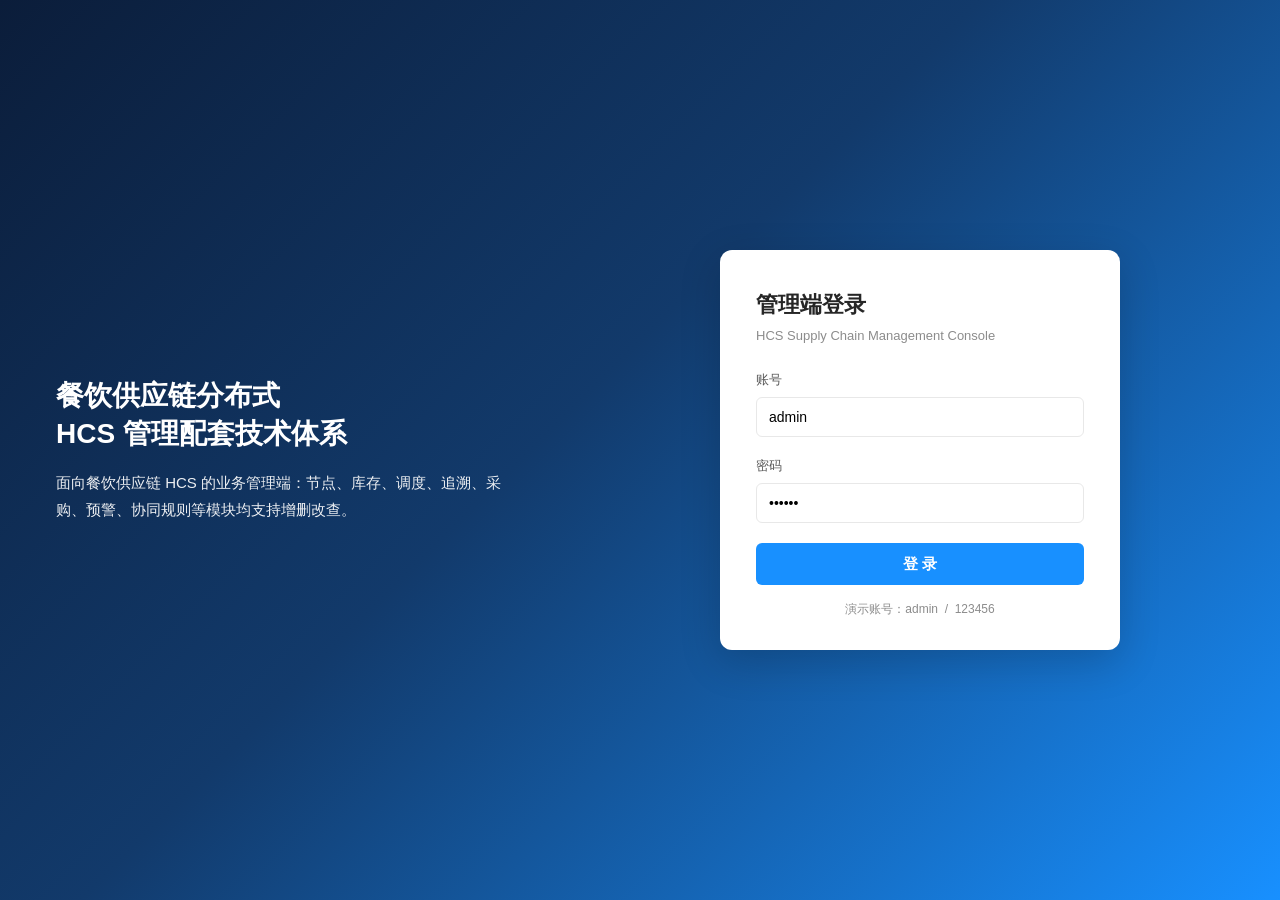
==== console.html @ 6bfe52b4 "chore: bust cache for dashboard html after UI trim Co-authored-by: Cursor <cursoragent@cursor.com>" ====
<!DOCTYPE html>
<html lang="zh-CN">
<head>
	<meta charset="UTF-8" />
	<meta name="viewport" content="width=device-width, initial-scale=1.0" />
	<meta http-equiv="Cache-Control" content="no-cache, no-store, must-revalidate" />
	<meta http-equiv="Pragma" content="no-cache" />
	<meta http-equiv="Expires" content="0" />
	<title>餐饮供应链 HCS 管理端</title>
	<link rel="stylesheet" href="css/admin.css?v=20261026d" />
</head>
<body>
	<div class="layout">
		<aside class="sidebar">
			<div class="sidebar-logo">
				HCS 管理端
				<small>业务数据 · 增删改查</small>
			</div>
			<div class="nav-section">总览</div>
			<ul class="nav-menu">
				<li><a href="#dashboard" data-page="dashboard" class="active">工作台</a></li>
			</ul>
			<div class="nav-section">业务功能</div>
			<ul class="nav-menu">
				<li><a href="#node" data-page="node">节点布局</a></li>
				<li><a href="#inventory" data-page="inventory">库存管控</a></li>
				<li><a href="#dispatch" data-page="dispatch">仓储调度</a></li>
				<li><a href="#trace" data-page="trace">流转追溯</a></li>
				<li><a href="#procurement" data-page="procurement">供需采购</a></li>
				<li><a href="#warning" data-page="warning">预警管控</a></li>
				<li><a href="#hcs" data-page="hcs">HCS 规则</a></li>
			</ul>
		</aside>

		<div class="main-wrap">
			<header class="topbar">
				<div class="breadcrumb">当前位置：<strong id="crumbTitle">工作台</strong></div>
				<div class="topbar-user">
					<span id="userName">管理员</span>
					<button type="button" class="btn-logout" id="btnLogout">退出登录</button>
				</div>
			</header>

			<main class="content">
				<section id="page-dashboard" class="panel active">
					<h1 class="page-title">工作台</h1>
					<div class="stat-row">
						<div class="stat-card"><div class="label">协同节点</div><div class="value" id="statNodes">0</div></div>
						<div class="stat-card"><div class="label">库存记录</div><div class="value" id="statInventory">0</div></div>
						<div class="stat-card"><div class="label">在途调度</div><div class="value" id="statDispatch">0</div></div>
						<div class="stat-card"><div class="label">待处理预警</div><div class="value" id="statWarnings">0</div></div>
					</div>
					<div class="card">
						<h3>快捷入口</h3>
						<div class="quick-links">
							<a href="#node">节点布局</a>
							<a href="#inventory">库存管控</a>
							<a href="#dispatch">仓储调度</a>
							<a href="#trace">流转追溯</a>
							<a href="#procurement">供需采购</a>
							<a href="#warning">预警管控</a>
							<a href="#hcs">HCS 规则</a>
						</div>
					</div>
				</section>

				<section id="page-node" class="panel crud-host" data-module="nodes"></section>
				<section id="page-inventory" class="panel crud-host" data-module="inventory"></section>
				<section id="page-dispatch" class="panel crud-host" data-module="dispatch"></section>
				<section id="page-trace" class="panel crud-host" data-module="trace"></section>
				<section id="page-procurement" class="panel crud-host" data-module="procurement"></section>
				<section id="page-warning" class="panel crud-host" data-module="warnings"></section>
				<section id="page-hcs" class="panel crud-host" data-module="hcsRules"></section>
			</main>
		</div>
	</div>

	<div id="crudModal" class="modal hidden" aria-hidden="true">
		<div class="modal-panel" role="dialog" aria-modal="true">
			<div class="modal-header">
				<h3 id="crudModalTitle">新增</h3>
				<button type="button" class="modal-close" id="crudModalClose" aria-label="关闭">×</button>
			</div>
			<form id="crudModalForm" class="modal-body"></form>
			<div class="modal-footer">
				<button type="button" class="btn btn-ghost" id="crudModalCancel">取消</button>
				<button type="button" class="btn btn-primary" id="crudModalSave">保存</button>
			</div>
		</div>
	</div>

	<script src="js/auth.js?v=20261026d"></script>
	<script src="js/modules-config.js?v=20261026d"></script>
	<script src="js/store.js?v=20261026d"></script>
	<script src="js/crud.js?v=20261026d"></script>
	<script src="js/app.js?v=20261026d"></script>
</body>
</html>
---- css/admin.css ----
:root {
	--bg: #f0f2f5;
	--sidebar: #001529;
	--sidebar-active: #1890ff;
	--header-h: 56px;
	--sidebar-w: 240px;
	--text: #262626;
	--muted: #8c8c8c;
	--card: #fff;
	--border: #e8e8e8;
	--primary: #1890ff;
	--primary-dark: #096dd9;
	--radius: 8px;
	--shadow: 0 2px 8px rgba(0, 0, 0, 0.06);
}

* {
	box-sizing: border-box;
	margin: 0;
	padding: 0;
}

html,
body {
	height: 100%;
	font-family: "Segoe UI", "PingFang SC", "Microsoft YaHei", sans-serif;
	font-size: 14px;
	color: var(--text);
	background: var(--bg);
}

a {
	color: var(--primary);
	text-decoration: none;
}

/* —— 登录页 —— */
.login-page {
	min-height: 100vh;
	display: flex;
	align-items: stretch;
	background: linear-gradient(135deg, #0b1d3a 0%, #123a6b 45%, #1890ff 100%);
}

.login-brand {
	flex: 1;
	display: flex;
	flex-direction: column;
	justify-content: center;
	padding: 48px 56px;
	color: #fff;
	max-width: 560px;
}

.login-brand h1 {
	font-size: 28px;
	font-weight: 700;
	line-height: 1.35;
	margin-bottom: 16px;
}

.login-brand p {
	font-size: 15px;
	line-height: 1.8;
	opacity: 0.92;
}

.login-panel-wrap {
	flex: 1;
	display: flex;
	align-items: center;
	justify-content: center;
	padding: 32px;
	min-width: 420px;
}

.login-panel {
	width: 100%;
	max-width: 400px;
	background: var(--card);
	border-radius: 12px;
	padding: 40px 36px 32px;
	box-shadow: 0 12px 40px rgba(0, 0, 0, 0.18);
}

.login-panel h2 {
	font-size: 22px;
	margin-bottom: 8px;
}

.login-panel .sub {
	color: var(--muted);
	margin-bottom: 28px;
	font-size: 13px;
}

.form-group {
	margin-bottom: 20px;
}

.form-group label {
	display: block;
	margin-bottom: 8px;
	color: #595959;
	font-size: 13px;
}

.form-group input {
	width: 100%;
	height: 40px;
	border: 1px solid var(--border);
	border-radius: 6px;
	padding: 0 12px;
	font-size: 14px;
	transition: border-color 0.2s;
}

.form-group input:focus {
	outline: none;
	border-color: var(--primary);
	box-shadow: 0 0 0 2px rgba(24, 144, 255, 0.15);
}

.login-panel .btn-primary {
	width: 100%;
	height: 42px;
	border: none;
	border-radius: 6px;
	background: var(--primary);
	color: #fff;
	font-size: 15px;
	font-weight: 600;
	cursor: pointer;
	transition: background 0.2s;
}

.login-panel .btn-primary:hover {
	background: var(--primary-dark);
}

.login-hint {
	margin-top: 16px;
	font-size: 12px;
	color: var(--muted);
	text-align: center;
}

.login-error {
	display: none;
	margin-bottom: 16px;
	padding: 10px 12px;
	background: #fff2f0;
	border: 1px solid #ffccc7;
	color: #cf1322;
	border-radius: 6px;
	font-size: 13px;
}

.login-error.show {
	display: block;
}

/* —— 后台布局 —— */
.layout {
	display: flex;
	min-height: 100vh;
}

.sidebar {
	width: var(--sidebar-w);
	background: var(--sidebar);
	color: rgba(255, 255, 255, 0.85);
	display: flex;
	flex-direction: column;
	flex-shrink: 0;
	position: fixed;
	left: 0;
	top: 0;
	bottom: 0;
	z-index: 100;
	overflow-y: auto;
}

.sidebar-logo {
	padding: 18px 20px;
	font-size: 15px;
	font-weight: 700;
	line-height: 1.4;
	border-bottom: 1px solid rgba(255, 255, 255, 0.08);
	color: #fff;
}

.sidebar-logo small {
	display: block;
	font-size: 11px;
	font-weight: 400;
	opacity: 0.65;
	margin-top: 6px;
}

.nav-section {
	padding: 12px 0 4px;
	font-size: 11px;
	text-transform: uppercase;
	letter-spacing: 0.5px;
	color: rgba(255, 255, 255, 0.45);
	padding-left: 20px;
}

.nav-menu {
	list-style: none;
	padding: 8px 0 16px;
}

.nav-menu a {
	display: block;
	padding: 11px 20px 11px 24px;
	color: rgba(255, 255, 255, 0.75);
	font-size: 13px;
	border-left: 3px solid transparent;
	transition: all 0.15s;
}

.nav-menu a:hover {
	color: #fff;
	background: rgba(255, 255, 255, 0.06);
}

.nav-menu a.active {
	color: #fff;
	background: rgba(24, 144, 255, 0.18);
	border-left-color: var(--sidebar-active);
}

.main-wrap {
	flex: 1;
	margin-left: var(--sidebar-w);
	display: flex;
	flex-direction: column;
	min-width: 0;
}

.topbar {
	height: var(--header-h);
	background: var(--card);
	border-bottom: 1px solid var(--border);
	display: flex;
	align-items: center;
	justify-content: space-between;
	padding: 0 24px;
	position: sticky;
	top: 0;
	z-index: 50;
}

.breadcrumb {
	color: var(--muted);
	font-size: 13px;
}

.breadcrumb strong {
	color: var(--text);
	font-weight: 600;
}

.topbar-user {
	display: flex;
	align-items: center;
	gap: 16px;
	font-size: 13px;
}

.btn-logout {
	border: 1px solid var(--border);
	background: #fff;
	padding: 6px 14px;
	border-radius: 6px;
	cursor: pointer;
	color: #595959;
}

.btn-logout:hover {
	color: var(--primary);
	border-color: var(--primary);
}

.content {
	padding: 24px;
	flex: 1;
}

.page-title {
	font-size: 20px;
	font-weight: 700;
	margin-bottom: 8px;
}

.page-desc {
	color: var(--muted);
	margin-bottom: 24px;
	line-height: 1.6;
	max-width: 960px;
}

.stat-row {
	display: grid;
	grid-template-columns: repeat(4, 1fr);
	gap: 16px;
	margin-bottom: 24px;
}

.stat-card {
	background: var(--card);
	border-radius: var(--radius);
	padding: 20px;
	box-shadow: var(--shadow);
	border: 1px solid var(--border);
}

.stat-card .label {
	font-size: 13px;
	color: var(--muted);
	margin-bottom: 8px;
}

.stat-card .value {
	font-size: 26px;
	font-weight: 700;
	color: var(--primary);
}

.card {
	background: var(--card);
	border-radius: var(--radius);
	padding: 24px;
	box-shadow: var(--shadow);
	border: 1px solid var(--border);
	margin-bottom: 20px;
}

.card h3 {
	font-size: 16px;
	margin-bottom: 12px;
	padding-bottom: 10px;
	border-bottom: 1px solid #f0f0f0;
}

.card p,
.card li {
	line-height: 1.85;
	color: #434343;
}

.card ol {
	padding-left: 22px;
}

.card ol > li {
	margin-bottom: 16px;
}

.card ol li strong {
	color: var(--text);
}

.tag-row {
	display: flex;
	flex-wrap: wrap;
	gap: 8px;
	margin-top: 12px;
}

.tag {
	font-size: 12px;
	padding: 4px 10px;
	background: #e6f7ff;
	color: #096dd9;
	border-radius: 4px;
	border: 1px solid #91d5ff;
}

.panel {
	display: none;
}

.panel.active {
	display: block;
}

.table-wrap {
	overflow-x: auto;
}

table.data-table {
	width: 100%;
	border-collapse: collapse;
	font-size: 13px;
}

table.data-table th,
table.data-table td {
	border: 1px solid var(--border);
	padding: 10px 12px;
	text-align: left;
}

table.data-table th {
	background: #fafafa;
	font-weight: 600;
}

table.data-table tbody tr:hover {
	background: #fafafa;
}

.crud-toolbar {
	display: flex;
	align-items: center;
	gap: 12px;
	margin-bottom: 16px;
	padding: 16px 20px;
}

.crud-search {
	flex: 1;
	max-width: 320px;
	height: 32px;
	border: 1px solid var(--border);
	border-radius: 6px;
	padding: 0 12px;
	font-size: 13px;
}

.crud-toolbar .btn-add {
	width: auto;
	flex: 0 0 auto;
	height: 32px;
	padding: 0 14px;
	border-radius: 4px;
	font-size: 13px;
	line-height: 1;
	white-space: nowrap;
}

.btn {
	height: 36px;
	padding: 0 16px;
	border-radius: 6px;
	border: 1px solid transparent;
	cursor: pointer;
	font-size: 14px;
}

.btn-primary {
	background: var(--primary);
	color: #fff;
}

.btn-primary:hover {
	background: var(--primary-dark);
}

.btn-ghost {
	background: #fff;
	border-color: var(--border);
	color: #595959;
}

.crud-actions {
	white-space: nowrap;
}

.btn-link {
	border: none;
	background: none;
	color: var(--primary);
	cursor: pointer;
	padding: 0 6px;
	font-size: 13px;
}

.btn-link.danger {
	color: #cf1322;
}

.crud-empty {
	padding: 24px;
	text-align: center;
	color: var(--muted);
}

.quick-links {
	display: flex;
	flex-wrap: wrap;
	gap: 10px;
	margin-top: 8px;
}

.quick-links a {
	padding: 6px 12px;
	background: #e6f7ff;
	border: 1px solid #91d5ff;
	border-radius: 6px;
	color: #096dd9;
	font-size: 13px;
}

.demo-reset {
	margin-top: 20px;
}

.modal {
	position: fixed;
	inset: 0;
	background: rgba(0, 0, 0, 0.45);
	display: flex;
	align-items: center;
	justify-content: center;
	z-index: 1000;
	padding: 24px;
}

.modal.hidden {
	display: none;
}

.modal-panel {
	width: 100%;
	max-width: 520px;
	max-height: 90vh;
	background: #fff;
	border-radius: 10px;
	box-shadow: 0 12px 40px rgba(0, 0, 0, 0.2);
	display: flex;
	flex-direction: column;
}

.modal-header {
	display: flex;
	align-items: center;
	justify-content: space-between;
	padding: 16px 20px;
	border-bottom: 1px solid var(--border);
}

.modal-header h3 {
	font-size: 16px;
}

.modal-close {
	border: none;
	background: none;
	font-size: 24px;
	line-height: 1;
	cursor: pointer;
	color: #999;
}

.modal-body {
	padding: 16px 20px;
	overflow-y: auto;
}

.modal-body .form-group {
	margin-bottom: 14px;
}

.modal-body label {
	display: block;
	margin-bottom: 6px;
	font-size: 13px;
	color: #595959;
}

.modal-body input,
.modal-body select,
.modal-body textarea {
	width: 100%;
	border: 1px solid var(--border);
	border-radius: 6px;
	padding: 8px 10px;
	font-size: 14px;
}

.modal-footer {
	display: flex;
	justify-content: flex-end;
	gap: 10px;
	padding: 12px 20px 16px;
	border-top: 1px solid var(--border);
}

@media (max-width: 1100px) {
	.stat-row {
		grid-template-columns: repeat(2, 1fr);
	}
	.login-brand {
		display: none;
	}
}

@media (max-width: 768px) {
	.sidebar {
		transform: translateX(-100%);
	}
	.main-wrap {
		margin-left: 0;
	}
	.stat-row {
		grid-template-columns: 1fr;
	}
}
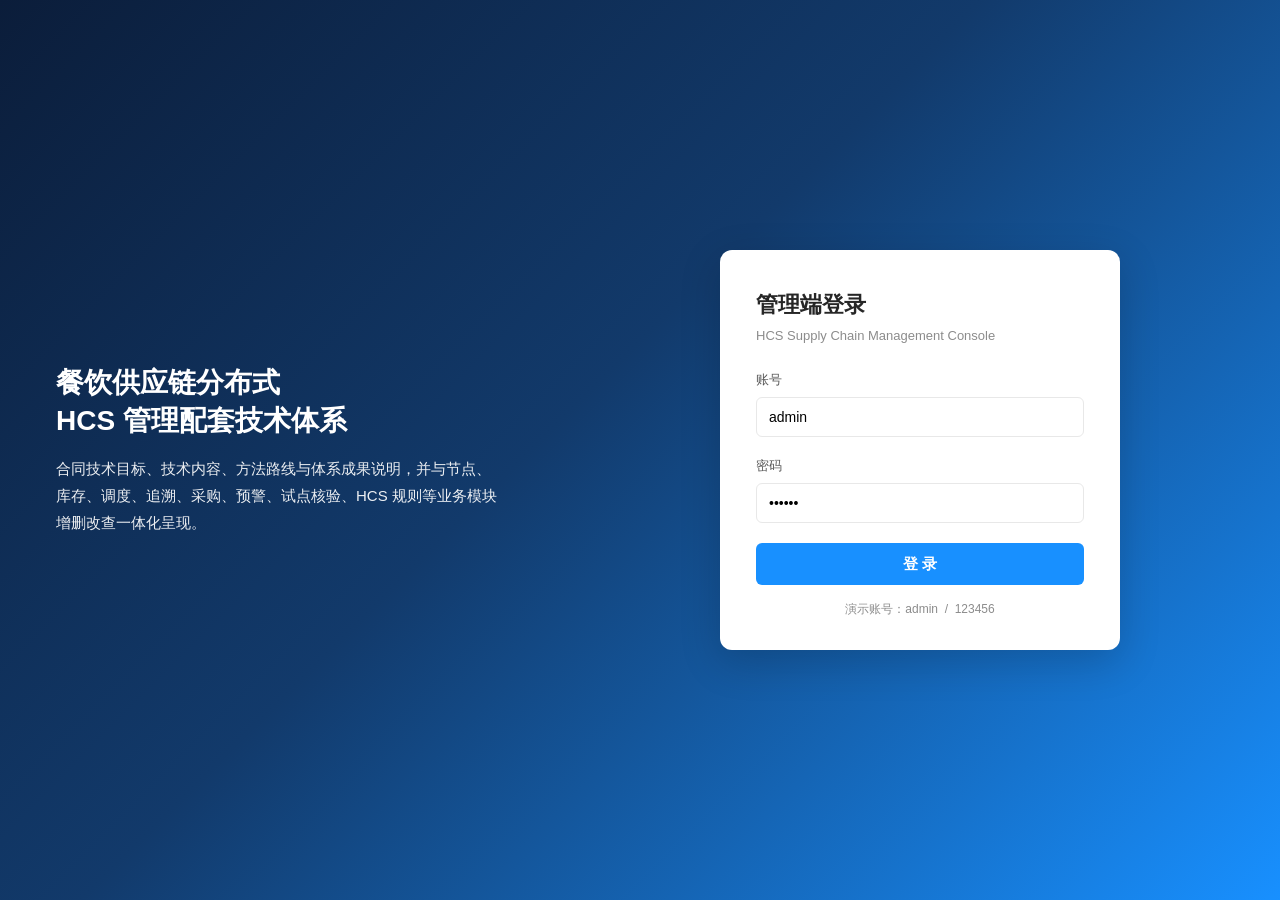
==== commit 890322ad: "feat: 完整 HCS 静态后台（项目体系文档、试点核验、工作台统计） Co-authored-by: Cursor <cursoragent@cursor.com>" ====
--- a/console.html
+++ b/console.html
@@ -7,18 +7,25 @@
 	<meta http-equiv="Pragma" content="no-cache" />
 	<meta http-equiv="Expires" content="0" />
 	<title>餐饮供应链 HCS 管理端</title>
-	<link rel="stylesheet" href="css/admin.css?v=20261026d" />
+	<link rel="stylesheet" href="css/admin.css?v=20261027" />
 </head>
 <body>
 	<div class="layout">
 		<aside class="sidebar">
 			<div class="sidebar-logo">
 				HCS 管理端
-				<small>业务数据 · 增删改查</small>
+				<small>餐饮供应链 · 分布式协同</small>
 			</div>
 			<div class="nav-section">总览</div>
 			<ul class="nav-menu">
 				<li><a href="#dashboard" data-page="dashboard" class="active">工作台</a></li>
+			</ul>
+			<div class="nav-section">项目体系</div>
+			<ul class="nav-menu">
+				<li><a href="#goals" data-page="goals">技术目标</a></li>
+				<li><a href="#techContent" data-page="techContent">技术内容</a></li>
+				<li><a href="#methods" data-page="methods">方法路线</a></li>
+				<li><a href="#deliverables" data-page="deliverables">体系成果</a></li>
 			</ul>
 			<div class="nav-section">业务功能</div>
 			<ul class="nav-menu">
@@ -28,6 +35,7 @@
 				<li><a href="#trace" data-page="trace">流转追溯</a></li>
 				<li><a href="#procurement" data-page="procurement">供需采购</a></li>
 				<li><a href="#warning" data-page="warning">预警管控</a></li>
+				<li><a href="#pilot" data-page="pilot">试点核验</a></li>
 				<li><a href="#hcs" data-page="hcs">HCS 规则</a></li>
 			</ul>
 		</aside>
@@ -44,21 +52,29 @@
 			<main class="content">
 				<section id="page-dashboard" class="panel active">
 					<h1 class="page-title">工作台</h1>
-					<div class="stat-row">
+					<div class="stat-row stat-row-4">
 						<div class="stat-card"><div class="label">协同节点</div><div class="value" id="statNodes">0</div></div>
 						<div class="stat-card"><div class="label">库存记录</div><div class="value" id="statInventory">0</div></div>
 						<div class="stat-card"><div class="label">在途调度</div><div class="value" id="statDispatch">0</div></div>
 						<div class="stat-card"><div class="label">待处理预警</div><div class="value" id="statWarnings">0</div></div>
 					</div>
+					<div class="stat-row stat-row-4 stat-row-secondary">
+						<div class="stat-card"><div class="label">追溯单证</div><div class="value" id="statTrace">0</div></div>
+						<div class="stat-card"><div class="label">采购计划</div><div class="value" id="statProcurement">0</div></div>
+						<div class="stat-card"><div class="label">试点项目</div><div class="value" id="statPilots">0</div></div>
+						<div class="stat-card"><div class="label">规范条目</div><div class="value" id="statHcsRules">0</div></div>
+					</div>
 					<div class="card">
 						<h3>快捷入口</h3>
 						<div class="quick-links">
+							<a href="#techContent">技术内容总览</a>
 							<a href="#node">节点布局</a>
 							<a href="#inventory">库存管控</a>
 							<a href="#dispatch">仓储调度</a>
 							<a href="#trace">流转追溯</a>
 							<a href="#procurement">供需采购</a>
 							<a href="#warning">预警管控</a>
+							<a href="#pilot">试点核验</a>
 							<a href="#hcs">HCS 规则</a>
 						</div>
 					</div>
@@ -70,7 +86,12 @@
 				<section id="page-trace" class="panel crud-host" data-module="trace"></section>
 				<section id="page-procurement" class="panel crud-host" data-module="procurement"></section>
 				<section id="page-warning" class="panel crud-host" data-module="warnings"></section>
+				<section id="page-pilot" class="panel crud-host" data-module="pilots"></section>
 				<section id="page-hcs" class="panel crud-host" data-module="hcsRules"></section>
+				<section id="page-goals" class="panel doc-host" data-doc="goals"></section>
+				<section id="page-techContent" class="panel doc-host" data-doc="techContent"></section>
+				<section id="page-methods" class="panel doc-host" data-doc="methods"></section>
+				<section id="page-deliverables" class="panel doc-host" data-doc="deliverables"></section>
 			</main>
 		</div>
 	</div>
@@ -89,10 +110,11 @@
 		</div>
 	</div>
 
-	<script src="js/auth.js?v=20261026d"></script>
-	<script src="js/modules-config.js?v=20261026d"></script>
-	<script src="js/store.js?v=20261026d"></script>
-	<script src="js/crud.js?v=20261026d"></script>
-	<script src="js/app.js?v=20261026d"></script>
+	<script src="js/auth.js?v=20261027"></script>
+	<script src="js/modules-config.js?v=20261027"></script>
+	<script src="js/store.js?v=20261027"></script>
+	<script src="js/project-docs.js?v=20261027"></script>
+	<script src="js/crud.js?v=20261027"></script>
+	<script src="js/app.js?v=20261027"></script>
 </body>
 </html>
--- a/css/admin.css
+++ b/css/admin.css
@@ -509,6 +509,32 @@
 	margin-top: 20px;
 }
 
+.page-desc {
+	color: var(--muted);
+	font-size: 14px;
+	margin: -8px 0 20px;
+	line-height: 1.6;
+}
+
+.doc-card .doc-list {
+	margin: 0;
+	padding-left: 1.25em;
+	line-height: 1.75;
+	color: #434343;
+}
+
+.doc-card .doc-list li {
+	margin-bottom: 12px;
+}
+
+.stat-row-secondary {
+	margin-top: 12px;
+}
+
+.stat-row-4 {
+	grid-template-columns: repeat(4, 1fr);
+}
+
 .modal {
 	position: fixed;
 	inset: 0;
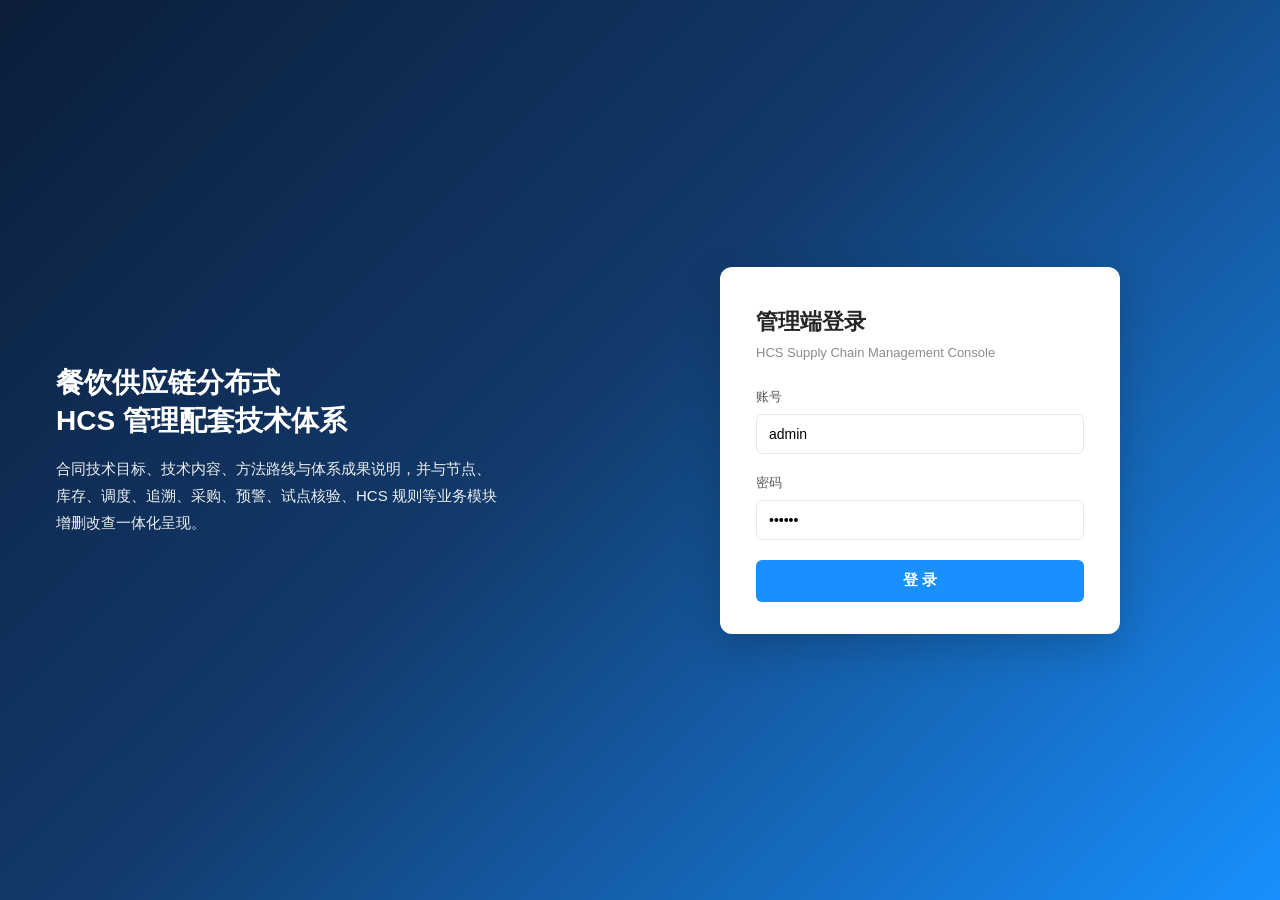
==== commit 0c475880: "chore: 移除界面与文档中所有「演示」相关文案 Co-authored-by: Cursor <cursoragent@cursor.com>" ====
--- a/console.html
+++ b/console.html
@@ -2,48 +2,105 @@
 <html lang="zh-CN">
 <head>
 	<meta charset="UTF-8" />
+	<script>
+		window.HCS_BUILD = '20261031'
+		if (!/\bv=/.test(location.search)) {
+			location.replace(
+				location.pathname + '?v=' + window.HCS_BUILD + (location.hash || '#dashboard')
+			)
+		}
+	</script>
 	<meta name="viewport" content="width=device-width, initial-scale=1.0" />
 	<meta http-equiv="Cache-Control" content="no-cache, no-store, must-revalidate" />
 	<meta http-equiv="Pragma" content="no-cache" />
 	<meta http-equiv="Expires" content="0" />
 	<title>餐饮供应链 HCS 管理端</title>
-	<link rel="stylesheet" href="css/admin.css?v=20261027" />
+	<link rel="stylesheet" href="css/admin.css?v=20261031" />
 </head>
 <body>
-	<div class="layout">
-		<aside class="sidebar">
+	<div class="layout" id="appLayout">
+		<aside class="sidebar" id="appSidebar">
 			<div class="sidebar-logo">
-				HCS 管理端
+				<span class="sidebar-logo-text">HCS 管理端</span>
 				<small>餐饮供应链 · 分布式协同</small>
 			</div>
-			<div class="nav-section">总览</div>
-			<ul class="nav-menu">
-				<li><a href="#dashboard" data-page="dashboard" class="active">工作台</a></li>
-			</ul>
-			<div class="nav-section">项目体系</div>
-			<ul class="nav-menu">
-				<li><a href="#goals" data-page="goals">技术目标</a></li>
-				<li><a href="#techContent" data-page="techContent">技术内容</a></li>
-				<li><a href="#methods" data-page="methods">方法路线</a></li>
-				<li><a href="#deliverables" data-page="deliverables">体系成果</a></li>
-			</ul>
-			<div class="nav-section">业务功能</div>
-			<ul class="nav-menu">
-				<li><a href="#node" data-page="node">节点布局</a></li>
-				<li><a href="#inventory" data-page="inventory">库存管控</a></li>
-				<li><a href="#dispatch" data-page="dispatch">仓储调度</a></li>
-				<li><a href="#trace" data-page="trace">流转追溯</a></li>
-				<li><a href="#procurement" data-page="procurement">供需采购</a></li>
-				<li><a href="#warning" data-page="warning">预警管控</a></li>
-				<li><a href="#pilot" data-page="pilot">试点核验</a></li>
-				<li><a href="#hcs" data-page="hcs">HCS 规则</a></li>
-			</ul>
+			<nav class="sidebar-nav" aria-label="主导航">
+				<div class="nav-group" data-nav-group="overview">
+					<button type="button" class="nav-section-toggle" aria-expanded="true">
+						<span class="nav-section-label">总览</span>
+						<span class="nav-chevron" aria-hidden="true"></span>
+					</button>
+					<ul class="nav-menu">
+						<li><a href="#dashboard" data-page="dashboard" class="active">工作台</a></li>
+					</ul>
+				</div>
+				<div class="nav-group" data-nav-group="docs">
+					<button type="button" class="nav-section-toggle" aria-expanded="true">
+						<span class="nav-section-label">项目体系</span>
+						<span class="nav-chevron" aria-hidden="true"></span>
+					</button>
+					<ul class="nav-menu">
+						<li><a href="#goals" data-page="goals">技术目标</a></li>
+						<li><a href="#techContent" data-page="techContent">技术内容</a></li>
+						<li><a href="#methods" data-page="methods">方法路线</a></li>
+						<li><a href="#deliverables" data-page="deliverables">体系成果</a></li>
+						<li><a href="#architecture" data-page="architecture">模块映射</a></li>
+					</ul>
+				</div>
+				<div class="nav-group" data-nav-group="biz">
+					<button type="button" class="nav-section-toggle" aria-expanded="true">
+						<span class="nav-section-label">业务功能</span>
+						<span class="nav-chevron" aria-hidden="true"></span>
+					</button>
+					<ul class="nav-menu">
+						<li><a href="#node" data-page="node">节点布局</a></li>
+						<li><a href="#inventory" data-page="inventory">库存管控</a></li>
+						<li><a href="#dispatch" data-page="dispatch">仓储调度</a></li>
+						<li><a href="#trace" data-page="trace">流转追溯</a></li>
+						<li><a href="#procurement" data-page="procurement">供需采购</a></li>
+						<li><a href="#warning" data-page="warning">预警管控</a></li>
+						<li><a href="#pilot" data-page="pilot">试点核验</a></li>
+						<li><a href="#hcs" data-page="hcs">HCS 规则</a></li>
+					</ul>
+				</div>
+				<div class="nav-group" data-nav-group="support">
+					<button type="button" class="nav-section-toggle" aria-expanded="true">
+						<span class="nav-section-label">协同支撑</span>
+						<span class="nav-chevron" aria-hidden="true"></span>
+					</button>
+					<ul class="nav-menu">
+						<li><a href="#simulation" data-page="simulation">模拟推演</a></li>
+						<li><a href="#knowledge" data-page="knowledge">知识沉淀</a></li>
+						<li><a href="#users" data-page="users">协同人员</a></li>
+					</ul>
+				</div>
+				<div class="nav-group" data-nav-group="system">
+					<button type="button" class="nav-section-toggle" aria-expanded="true">
+						<span class="nav-section-label">系统管理</span>
+						<span class="nav-chevron" aria-hidden="true"></span>
+					</button>
+					<ul class="nav-menu">
+						<li><a href="#audit" data-page="audit">操作日志</a></li>
+						<li><a href="#settings" data-page="settings">数据管理</a></li>
+					</ul>
+				</div>
+			</nav>
+			<button type="button" class="sidebar-pin" id="btnSidebarPin" title="收起侧栏">
+				<span class="sidebar-pin-icon" aria-hidden="true"></span>
+				<span class="sidebar-pin-text">收起菜单</span>
+			</button>
 		</aside>
 
 		<div class="main-wrap">
 			<header class="topbar">
-				<div class="breadcrumb">当前位置：<strong id="crumbTitle">工作台</strong></div>
+				<div class="topbar-left">
+					<button type="button" class="btn-sidebar-toggle" id="btnSidebarToggle" aria-label="展开或收起侧栏菜单" aria-expanded="true">
+						<span class="icon-menu" aria-hidden="true"></span>
+					</button>
+					<div class="breadcrumb">当前位置：<strong id="crumbTitle">工作台</strong></div>
+				</div>
 				<div class="topbar-user">
+					<span class="build-tag" title="用于确认是否加载到最新静态资源">版本 20261031</span>
 					<span id="userName">管理员</span>
 					<button type="button" class="btn-logout" id="btnLogout">退出登录</button>
 				</div>
@@ -52,6 +109,7 @@
 			<main class="content">
 				<section id="page-dashboard" class="panel active">
 					<h1 class="page-title">工作台</h1>
+					<p class="page-desc">餐饮供应链分布式 HCS 管理配套技术体系 — 合同目标、业务协同与业务数据一体化控制台。</p>
 					<div class="stat-row stat-row-4">
 						<div class="stat-card"><div class="label">协同节点</div><div class="value" id="statNodes">0</div></div>
 						<div class="stat-card"><div class="label">库存记录</div><div class="value" id="statInventory">0</div></div>
@@ -63,6 +121,26 @@
 						<div class="stat-card"><div class="label">采购计划</div><div class="value" id="statProcurement">0</div></div>
 						<div class="stat-card"><div class="label">试点项目</div><div class="value" id="statPilots">0</div></div>
 						<div class="stat-card"><div class="label">规范条目</div><div class="value" id="statHcsRules">0</div></div>
+					</div>
+					<div class="stat-row stat-row-4 stat-row-secondary">
+						<div class="stat-card"><div class="label">模拟推演</div><div class="value" id="statSimulations">0</div></div>
+						<div class="stat-card"><div class="label">知识条目</div><div class="value" id="statKnowledge">0</div></div>
+						<div class="stat-card"><div class="label">协同人员</div><div class="value" id="statUsers">0</div></div>
+						<div class="stat-card"><div class="label">推演通过</div><div class="value" id="dashSimSummary">—</div></div>
+					</div>
+					<div class="dash-grid">
+						<div class="card">
+							<h3>库存水位概览</h3>
+							<div id="dashInventoryChart" class="dash-chart"></div>
+						</div>
+						<div class="card">
+							<h3>最新预警</h3>
+							<div id="dashRecentWarnings" class="dash-list"></div>
+						</div>
+						<div class="card dash-span-2">
+							<h3>最近操作</h3>
+							<div id="dashRecentAudit" class="dash-list"></div>
+						</div>
 					</div>
 					<div class="card">
 						<h3>快捷入口</h3>
@@ -76,6 +154,10 @@
 							<a href="#warning">预警管控</a>
 							<a href="#pilot">试点核验</a>
 							<a href="#hcs">HCS 规则</a>
+							<a href="#simulation">模拟推演</a>
+							<a href="#knowledge">知识沉淀</a>
+							<a href="#architecture">模块映射</a>
+							<a href="#settings">数据管理</a>
 						</div>
 					</div>
 				</section>
@@ -92,6 +174,12 @@
 				<section id="page-techContent" class="panel doc-host" data-doc="techContent"></section>
 				<section id="page-methods" class="panel doc-host" data-doc="methods"></section>
 				<section id="page-deliverables" class="panel doc-host" data-doc="deliverables"></section>
+				<section id="page-architecture" class="panel doc-host" data-doc="architecture"></section>
+				<section id="page-simulation" class="panel crud-host" data-module="simulations"></section>
+				<section id="page-knowledge" class="panel crud-host" data-module="knowledge"></section>
+				<section id="page-users" class="panel crud-host" data-module="users"></section>
+				<section id="page-audit" class="panel crud-host" data-module="auditLogs"></section>
+				<section id="page-settings" class="panel settings-host"></section>
 			</main>
 		</div>
 	</div>
@@ -110,11 +198,15 @@
 		</div>
 	</div>
 
-	<script src="js/auth.js?v=20261027"></script>
-	<script src="js/modules-config.js?v=20261027"></script>
-	<script src="js/store.js?v=20261027"></script>
-	<script src="js/project-docs.js?v=20261027"></script>
-	<script src="js/crud.js?v=20261027"></script>
-	<script src="js/app.js?v=20261027"></script>
+	<script src="js/build.js?v=20261031"></script>
+	<script src="js/auth.js?v=20261031"></script>
+	<script src="js/modules-config.js?v=20261031"></script>
+	<script src="js/store.js?v=20261031"></script>
+	<script src="js/project-docs.js?v=20261031"></script>
+	<script src="js/dashboard.js?v=20261031"></script>
+	<script src="js/settings.js?v=20261031"></script>
+	<script src="js/sidebar.js?v=20261031"></script>
+	<script src="js/crud.js?v=20261031"></script>
+	<script src="js/app.js?v=20261031"></script>
 </body>
 </html>
--- a/css/admin.css
+++ b/css/admin.css
@@ -178,7 +178,15 @@
 	top: 0;
 	bottom: 0;
 	z-index: 100;
+	overflow: hidden;
+	transition: transform 0.22s ease, width 0.22s ease;
+}
+
+.sidebar-nav {
+	flex: 1;
 	overflow-y: auto;
+	overflow-x: hidden;
+	padding-bottom: 8px;
 }
 
 .sidebar-logo {
@@ -198,13 +206,133 @@
 	margin-top: 6px;
 }
 
-.nav-section {
-	padding: 12px 0 4px;
+.nav-group {
+	border-bottom: 1px solid rgba(255, 255, 255, 0.06);
+}
+
+.nav-section-toggle {
+	width: 100%;
+	display: flex;
+	align-items: center;
+	justify-content: space-between;
+	gap: 8px;
+	padding: 12px 16px 8px 20px;
+	border: none;
+	background: transparent;
+	color: rgba(255, 255, 255, 0.45);
 	font-size: 11px;
 	text-transform: uppercase;
 	letter-spacing: 0.5px;
-	color: rgba(255, 255, 255, 0.45);
-	padding-left: 20px;
+	cursor: pointer;
+	text-align: left;
+}
+
+.nav-section-toggle:hover {
+	color: rgba(255, 255, 255, 0.75);
+	background: rgba(255, 255, 255, 0.04);
+}
+
+.nav-section-label {
+	flex: 1;
+}
+
+.nav-chevron {
+	width: 0;
+	height: 0;
+	border-left: 5px solid transparent;
+	border-right: 5px solid transparent;
+	border-top: 6px solid rgba(255, 255, 255, 0.45);
+	transition: transform 0.2s ease;
+	flex-shrink: 0;
+}
+
+.nav-group.is-folded .nav-chevron {
+	transform: rotate(-90deg);
+}
+
+.nav-group.is-folded .nav-menu {
+	display: none;
+}
+
+.sidebar-pin {
+	display: flex;
+	align-items: center;
+	justify-content: center;
+	gap: 8px;
+	width: 100%;
+	padding: 12px 16px;
+	border: none;
+	border-top: 1px solid rgba(255, 255, 255, 0.08);
+	background: rgba(0, 0, 0, 0.15);
+	color: rgba(255, 255, 255, 0.65);
+	font-size: 12px;
+	cursor: pointer;
+	flex-shrink: 0;
+}
+
+.sidebar-pin:hover {
+	color: #fff;
+	background: rgba(255, 255, 255, 0.06);
+}
+
+.sidebar-pin-icon {
+	width: 14px;
+	height: 14px;
+	border-left: 2px solid currentColor;
+	border-bottom: 2px solid currentColor;
+	transform: rotate(45deg);
+	margin-right: 2px;
+	transition: transform 0.2s ease;
+}
+
+.layout.sidebar-collapsed .sidebar-pin-icon {
+	transform: rotate(-135deg);
+}
+
+.layout.sidebar-collapsed .sidebar {
+	transform: translateX(-100%);
+}
+
+.layout.sidebar-collapsed {
+	--sidebar-w: 0px;
+}
+
+.layout.sidebar-collapsed .main-wrap {
+	margin-left: 0;
+}
+
+.topbar-left {
+	display: flex;
+	align-items: center;
+	gap: 12px;
+	min-width: 0;
+}
+
+.btn-sidebar-toggle {
+	width: 36px;
+	height: 36px;
+	border: 1px solid var(--border);
+	border-radius: 6px;
+	background: #fff;
+	cursor: pointer;
+	display: flex;
+	align-items: center;
+	justify-content: center;
+	padding: 0;
+	flex-shrink: 0;
+}
+
+.btn-sidebar-toggle:hover {
+	border-color: var(--primary);
+	color: var(--primary);
+}
+
+.icon-menu {
+	display: block;
+	width: 16px;
+	height: 2px;
+	background: currentColor;
+	box-shadow: 0 -5px 0 currentColor, 0 5px 0 currentColor;
 }
 
 .nav-menu {
@@ -238,6 +366,7 @@
 	display: flex;
 	flex-direction: column;
 	min-width: 0;
+	transition: margin-left 0.22s ease;
 }
 
 .topbar {
@@ -533,6 +662,150 @@
 
 .stat-row-4 {
 	grid-template-columns: repeat(4, 1fr);
+}
+
+.build-tag {
+	font-size: 12px;
+	color: #52c41a;
+	background: #f6ffed;
+	border: 1px solid #b7eb8f;
+	padding: 2px 8px;
+	border-radius: 4px;
+	margin-right: 12px;
+}
+
+.dash-grid {
+	display: grid;
+	grid-template-columns: 1fr 1fr;
+	gap: 16px;
+	margin: 16px 0;
+}
+
+.dash-grid .dash-span-2 {
+	grid-column: 1 / -1;
+}
+
+.dash-list {
+	margin-top: 8px;
+}
+
+.dash-list-item {
+	padding: 10px 0;
+	border-bottom: 1px solid var(--border);
+	font-size: 13px;
+	line-height: 1.5;
+}
+
+.dash-list-item:last-child {
+	border-bottom: none;
+}
+
+.dash-empty {
+	color: var(--muted);
+	padding: 12px 0;
+}
+
+.dash-audit time {
+	color: #8c8c8c;
+	margin-right: 6px;
+}
+
+.muted {
+	color: var(--muted);
+}
+
+.tag {
+	display: inline-block;
+	font-size: 12px;
+	padding: 0 6px;
+	border-radius: 4px;
+	margin-right: 8px;
+}
+
+.tag-蓝色 {
+	background: #e6f7ff;
+	color: #096dd9;
+}
+.tag-黄色 {
+	background: #fffbe6;
+	color: #ad8b00;
+}
+.tag-橙色 {
+	background: #fff7e6;
+	color: #d46b08;
+}
+.tag-红色 {
+	background: #fff1f0;
+	color: #cf1322;
+}
+
+.dash-chart {
+	margin-top: 8px;
+}
+
+.bar-row {
+	display: grid;
+	grid-template-columns: 88px 1fr 48px;
+	align-items: center;
+	gap: 10px;
+	margin-bottom: 10px;
+	font-size: 12px;
+}
+
+.bar-row.bar-low .bar-fill {
+	background: #ff7875;
+}
+
+.bar-label {
+	overflow: hidden;
+	text-overflow: ellipsis;
+	white-space: nowrap;
+}
+
+.bar-track {
+	height: 10px;
+	background: #f0f0f0;
+	border-radius: 5px;
+	overflow: hidden;
+}
+
+.bar-fill {
+	height: 100%;
+	background: #1890ff;
+	border-radius: 5px;
+}
+
+.bar-val {
+	text-align: right;
+	color: #595959;
+}
+
+.settings-grid {
+	display: grid;
+	grid-template-columns: repeat(2, 1fr);
+	gap: 16px;
+}
+
+.settings-grid .card h3 {
+	margin-bottom: 8px;
+}
+
+.settings-grid .card p.muted {
+	margin-bottom: 14px;
+	font-size: 13px;
+	line-height: 1.6;
+}
+
+.sys-info {
+	list-style: none;
+	font-size: 13px;
+	line-height: 1.8;
+}
+
+.sys-info li span {
+	display: inline-block;
+	width: 56px;
+	color: var(--muted);
 }
 
 .modal {
@@ -617,6 +890,13 @@
 }
 
 @media (max-width: 1100px) {
+	.dash-grid,
+	.settings-grid {
+		grid-template-columns: 1fr;
+	}
+	.dash-grid .dash-span-2 {
+		grid-column: auto;
+	}
 	.stat-row {
 		grid-template-columns: repeat(2, 1fr);
 	}
@@ -628,10 +908,26 @@
 @media (max-width: 768px) {
 	.sidebar {
 		transform: translateX(-100%);
+		width: var(--sidebar-w);
+		box-shadow: none;
+	}
+	.layout.sidebar-mobile-open .sidebar {
+		transform: translateX(0);
+		box-shadow: 4px 0 24px rgba(0, 0, 0, 0.25);
+	}
+	.layout.sidebar-mobile-open::before {
+		content: '';
+		position: fixed;
+		inset: 0;
+		background: rgba(0, 0, 0, 0.35);
+		z-index: 90;
 	}
 	.main-wrap {
 		margin-left: 0;
 	}
+	.layout.sidebar-collapsed .sidebar {
+		transform: translateX(-100%);
+	}
 	.stat-row {
 		grid-template-columns: 1fr;
 	}
